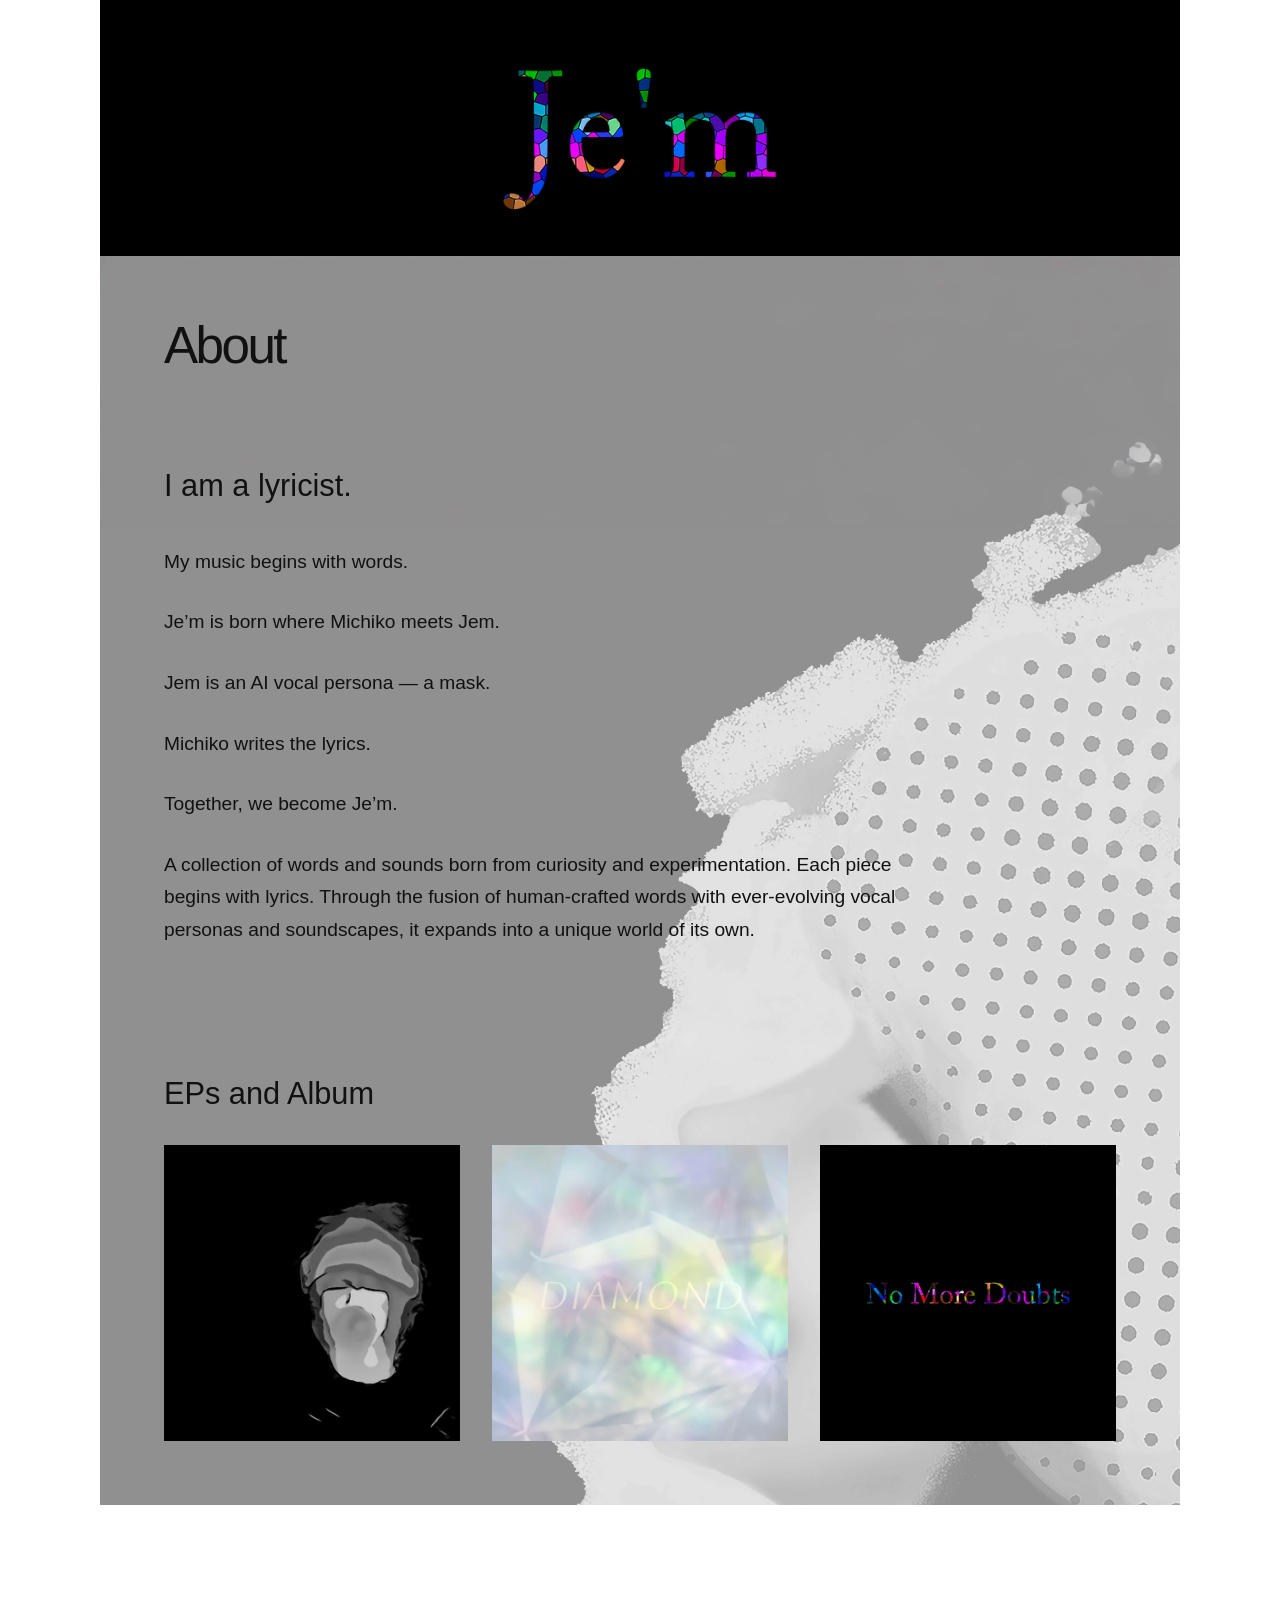
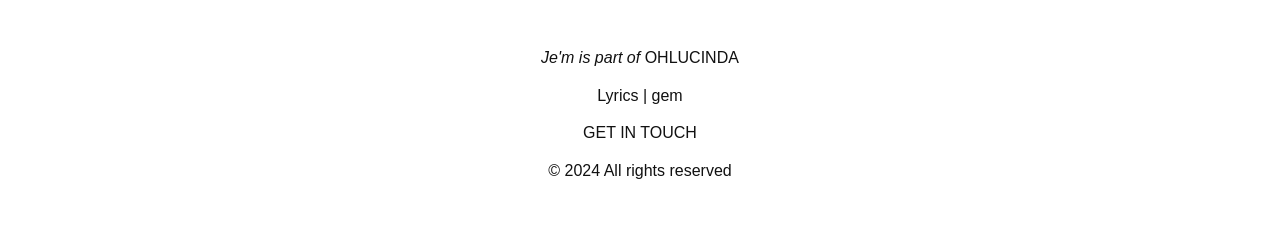
==== index.html @ b67ac8e3 "Update index.html" ====
<!DOCTYPE html>
<html lang="en">
<head>
  <meta charset="UTF-8" />
  <meta name="viewport" content="width=device-width, initial-scale=1.0" />

  <title>Je'm | OHLUCINDA</title>
  <meta name="description" content="Where human-crafted lyrics meet evolving vocal personas and soundscapes." />

  <meta property="og:title" content="Je'm | OHLUCINDA" />
  <meta property="og:description" content="Where human-crafted lyrics meet evolving vocal personas and soundscapes." />
  <meta property="og:image" content="https://medium.ohlucinda.com/jem-z-og.jpg" />
  <meta property="og:url" content="https://medium.ohlucinda.com/" />
  <meta property="og:type" content="website" />

<link rel="icon" href="images/favicon.ico" type="image/favicon.ico" />
<link rel="apple-touch-icon.png" href="images/apple-touch-icon.png" />
<link rel="stylesheet" href="style.css" />
</head>
<body>
  <!-- Page cover -->
  <header class="cover">
    <img
      class="cover-image"
      src="images/Je'mfile-1.jpg"
      alt=""
    />
  </header>

  <main class="page">
    <section class="about">
      <h1>About</h1>

      <div class="about-text">
        <h2>I am a lyricist.</h2>

        <p>My music begins with words.</p>

        <p>Je’m is born where Michiko meets Jem.</p>

        <p>Jem is an AI vocal persona — a mask.</p>

        <p>Michiko writes the lyrics.</p>

        <p>Together, we become Je’m.</p>

        <p>
          A collection of words and sounds born from curiosity and experimentation.
          Each piece begins with lyrics. Through the fusion of human-crafted words
          with ever-evolving vocal personas and soundscapes, it expands into a
          unique world of its own.
        </p>
      </div>
    </section>

    <section class="releases">
      <h2>EPs and Album</h2>

      <div class="album-grid">
        <a
          class="album-link"
          href="https://music.apple.com/jp/album/rejoicing-ep/1880337592?l=en-US"
          aria-label="Open album 1"
        >
          <img
            src="images/rejoicing.jpg"
            alt=""
          />
        </a>

        <a
          class="album-link"
          href="https://music.apple.com/jp/album/diamond-variation/1894341702?l=en-US"
          aria-label="Open album 2"
        >
          <img
            src="images/diamondvariation.jpg"
            alt=""
          />
        </a>

        <a
          class="album-link"
          href="https://music.apple.com/jp/album/no-more-doubts-ep/1894552002?l=en-US"
          aria-label="Open album 3"
        >
          <img
            src="images/nomoredoubts.jpg"
            alt=""
          />
        </a>
      </div>
    </section>
  </main>

  <footer class="site-footer">
  <p><em>Je'm is part of</em> <a href="https://ohlucinda.com/">OHLUCINDA</a></p>
  <p>
    <a href="https://lyrics.ohlucinda.com/">Lyrics</a>
    |
    <a href="https://gem.ohlucinda.com/">gem</a>
  </p>
  <p>
    <a href="mailto:jemmusicja@duck.com">GET IN TOUCH</a>
  </p>
  <p>© 2024 All rights reserved</p>
</footer>
  
</body>
</html>
---- style.css ----
:root {
  /* ページ本文の背景画像 */
  --body-background-image: url("images/jemmedium-s.jpg");

  --page-background: #ffffff;
  --text-color: #111111;
  --muted-color: #666666;

  --page-width: 1080px;
  --content-width: 760px;

  --page-padding: clamp(24px, 5vw, 72px);
  --section-gap: clamp(64px, 10vw, 128px);
}

/* Base */
* {
  box-sizing: border-box;
}

html {
  font-size: 16px;
}

body {
  margin: 0;
  color: var(--text-color);
  background-color: var(--page-background);
  font-family: Arial, Helvetica, sans-serif;
  line-height: 1.7;
}

/* Cover image */
.cover {
  width: min(100%, var(--page-width));
  margin: 0 auto;
  height: clamp(160px, 20vw, 260px);
  overflow: hidden;
  background: #eeeeee;
}

.cover-image {
  display: block;
  width: 100%;
  height: 100%;
  object-fit: cover;
}

/* Main page area */
.page {
  width: min(100%, var(--page-width));
  margin: 0 auto;
  padding: var(--page-padding);
}

/* Body area with optional independent background image */
.page {
  position: relative;
  isolation: isolate;
}

.page::before {
  content: "";
  position: absolute;
  z-index: -1;
  inset: 0;
  background-image: var(--body-background-image);
  background-position: center top;
  background-size: 100% auto;
  background-repeat: no-repeat;
  pointer-events: none;
}

/* About */
.about {
  min-height: 420px;
}

.about h1 {
  margin: 0 0 clamp(48px, 8vw, 96px);
  font-size: clamp(1.8rem, 4vw, 3.5rem);
  font-weight: 400;
  line-height: 1;
  letter-spacing: -0.05em;
}

.about-text {
  width: min(100%, var(--content-width));
}

.about-text h2 {
  margin: 0 0 2.5rem;
  font-size: clamp(1.4rem, 2.4vw, 2rem);
  font-weight: 400;
  line-height: 1.25;
}

.about-text p {
  margin: 0 0 1.75rem;
  font-size: clamp(1rem, 1.5vw, 1.25rem);
}

.about-text p:last-child {
  margin-bottom: 0;
}

/* Releases */
.releases {
  margin-top: var(--section-gap);
}

.releases h2 {
  margin: 0 0 2rem;
  font-size: clamp(1.4rem, 2.4vw, 2rem);
  font-weight: 400;
  line-height: 1.25;
}

/* Album covers */
.album-grid {
  display: grid;
  grid-template-columns: repeat(3, minmax(0, 1fr));
  gap: clamp(12px, 2.5vw, 32px);
}

.album-link {
  display: block;
  overflow: hidden;
  color: inherit;
  text-decoration: none;
}

.album-link img {
  display: block;
  width: 100%;
  aspect-ratio: 1 / 1;
  object-fit: cover;
  transition: opacity 180ms ease;
}

.album-link:hover img,
.album-link:focus-visible img {
  opacity: 0.75;
}

.album-link:focus-visible {
  outline: 2px solid currentColor;
  outline-offset: 6px;
}

/* Responsive layout */
@media (max-width: 640px) {
  
  :root {
    --body-background-image: url("images/jemmedium-p.jpg");
  }
  
  .cover {
    height: 180px;
  }

  .releases {
   position: relative;
   z-index: 1;
   background: #ffffff;
   margin-left: -20px;
   margin-right: -20px;
   padding: 32px 20px 0;
 }
  
  .page {
    padding: 32px 20px 56px;
  }

  .about h1 {
    margin-bottom: 56px;
  }

  .about-text p {
    margin-bottom: 1.4rem;
  }

  .album-grid {
    grid-template-columns: 1fr;
    gap: 20px;
  }

  .album-link img {
    aspect-ratio: 1 / 1;
  }
  
 }

/* Footer */
.site-footer {
  width: min(100%, var(--page-width));
  margin: clamp(80px, 12vw, 140px) auto 0;
  padding: 0 var(--page-padding) 48px;
  font-family: Arial, Helvetica, sans-serif;
  font-size: 1rem;
  line-height: 1.6;
  text-align: center;
}

.site-footer p {
  margin: 0 0 0.75rem;
}

.site-footer p:last-child {
  margin-bottom: 0;
}

.site-footer a {
  color: inherit;
  text-decoration: none;
}

.site-footer a:hover,
.site-footer a:focus-visible {
  text-decoration: underline;
}

@media (max-width: 640px) {
  .site-footer {
    margin-top: -20px;
  }
}
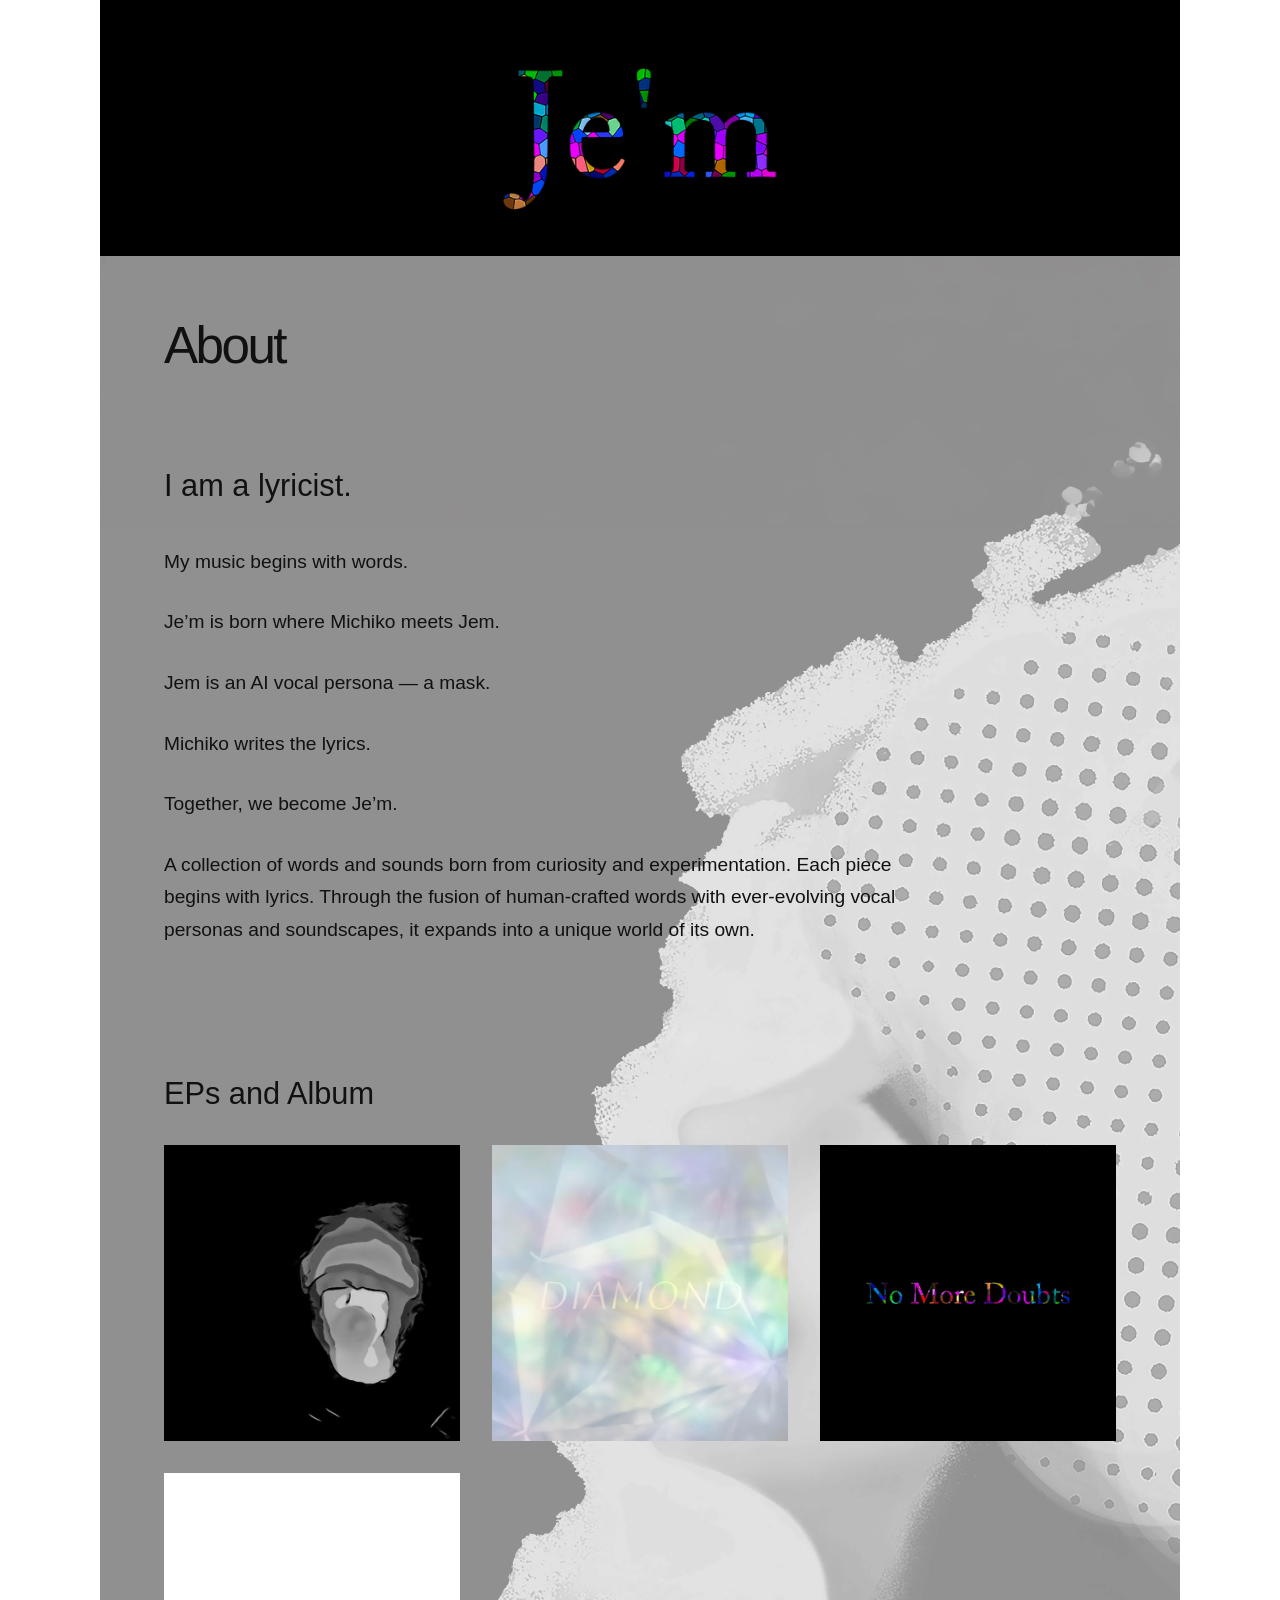
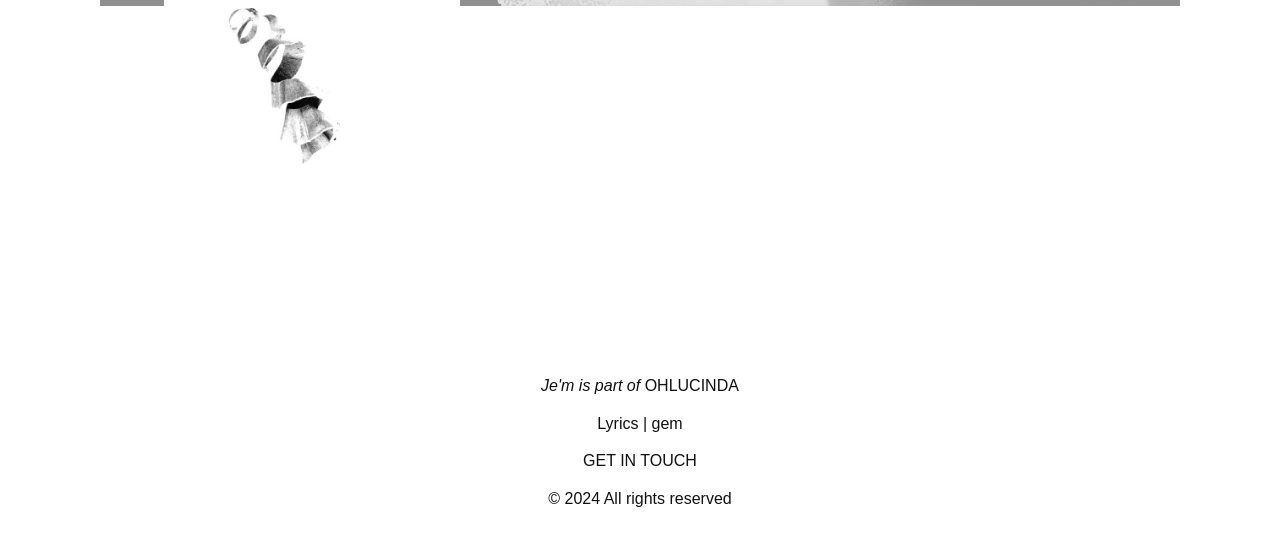
==== commit 5f26eb55: "Update index.html" ====
--- a/index.html
+++ b/index.html
@@ -13,11 +13,13 @@
   <meta property="og:url" content="https://medium.ohlucinda.com/" />
   <meta property="og:type" content="website" />
 
-<link rel="icon" href="images/favicon.ico" type="image/favicon.ico" />
-<link rel="apple-touch-icon.png" href="images/apple-touch-icon.png" />
-<link rel="stylesheet" href="style.css" />
+  <link rel="icon" href="images/favicon.ico" type="image/favicon.ico" />
+  <link rel="apple-touch-icon.png" href="images/apple-touch-icon.png" />
+  <link rel="stylesheet" href="style.css" />
 </head>
+
 <body>
+
   <!-- Page cover -->
   <header class="cover">
     <img
@@ -28,6 +30,7 @@
   </header>
 
   <main class="page">
+
     <section class="about">
       <h1>About</h1>
 
@@ -89,22 +92,37 @@
             alt=""
           />
         </a>
+
+        <a
+          class="album-link"
+          href="https://music.apple.com/jp/album/a-draft-ep/6773225641?l=en-US"
+          aria-label="Open A Draft - EP"
+        >
+          <img
+            src="images/adraft.jpg"
+            alt=""
+          />
+        </a>
       </div>
     </section>
+
   </main>
 
   <footer class="site-footer">
-  <p><em>Je'm is part of</em> <a href="https://ohlucinda.com/">OHLUCINDA</a></p>
-  <p>
-    <a href="https://lyrics.ohlucinda.com/">Lyrics</a>
-    |
-    <a href="https://gem.ohlucinda.com/">gem</a>
-  </p>
-  <p>
-    <a href="mailto:jemmusicja@duck.com">GET IN TOUCH</a>
-  </p>
-  <p>© 2024 All rights reserved</p>
-</footer>
-  
+    <p><em>Je'm is part of</em> <a href="https://ohlucinda.com/">OHLUCINDA</a></p>
+
+    <p>
+      <a href="https://lyrics.ohlucinda.com/">Lyrics</a>
+      |
+      <a href="https://gem.ohlucinda.com/">gem</a>
+    </p>
+
+    <p>
+      <a href="mailto:jemmusicja@duck.com">GET IN TOUCH</a>
+    </p>
+
+    <p>© 2024 All rights reserved</p>
+  </footer>
+
 </body>
 </html>
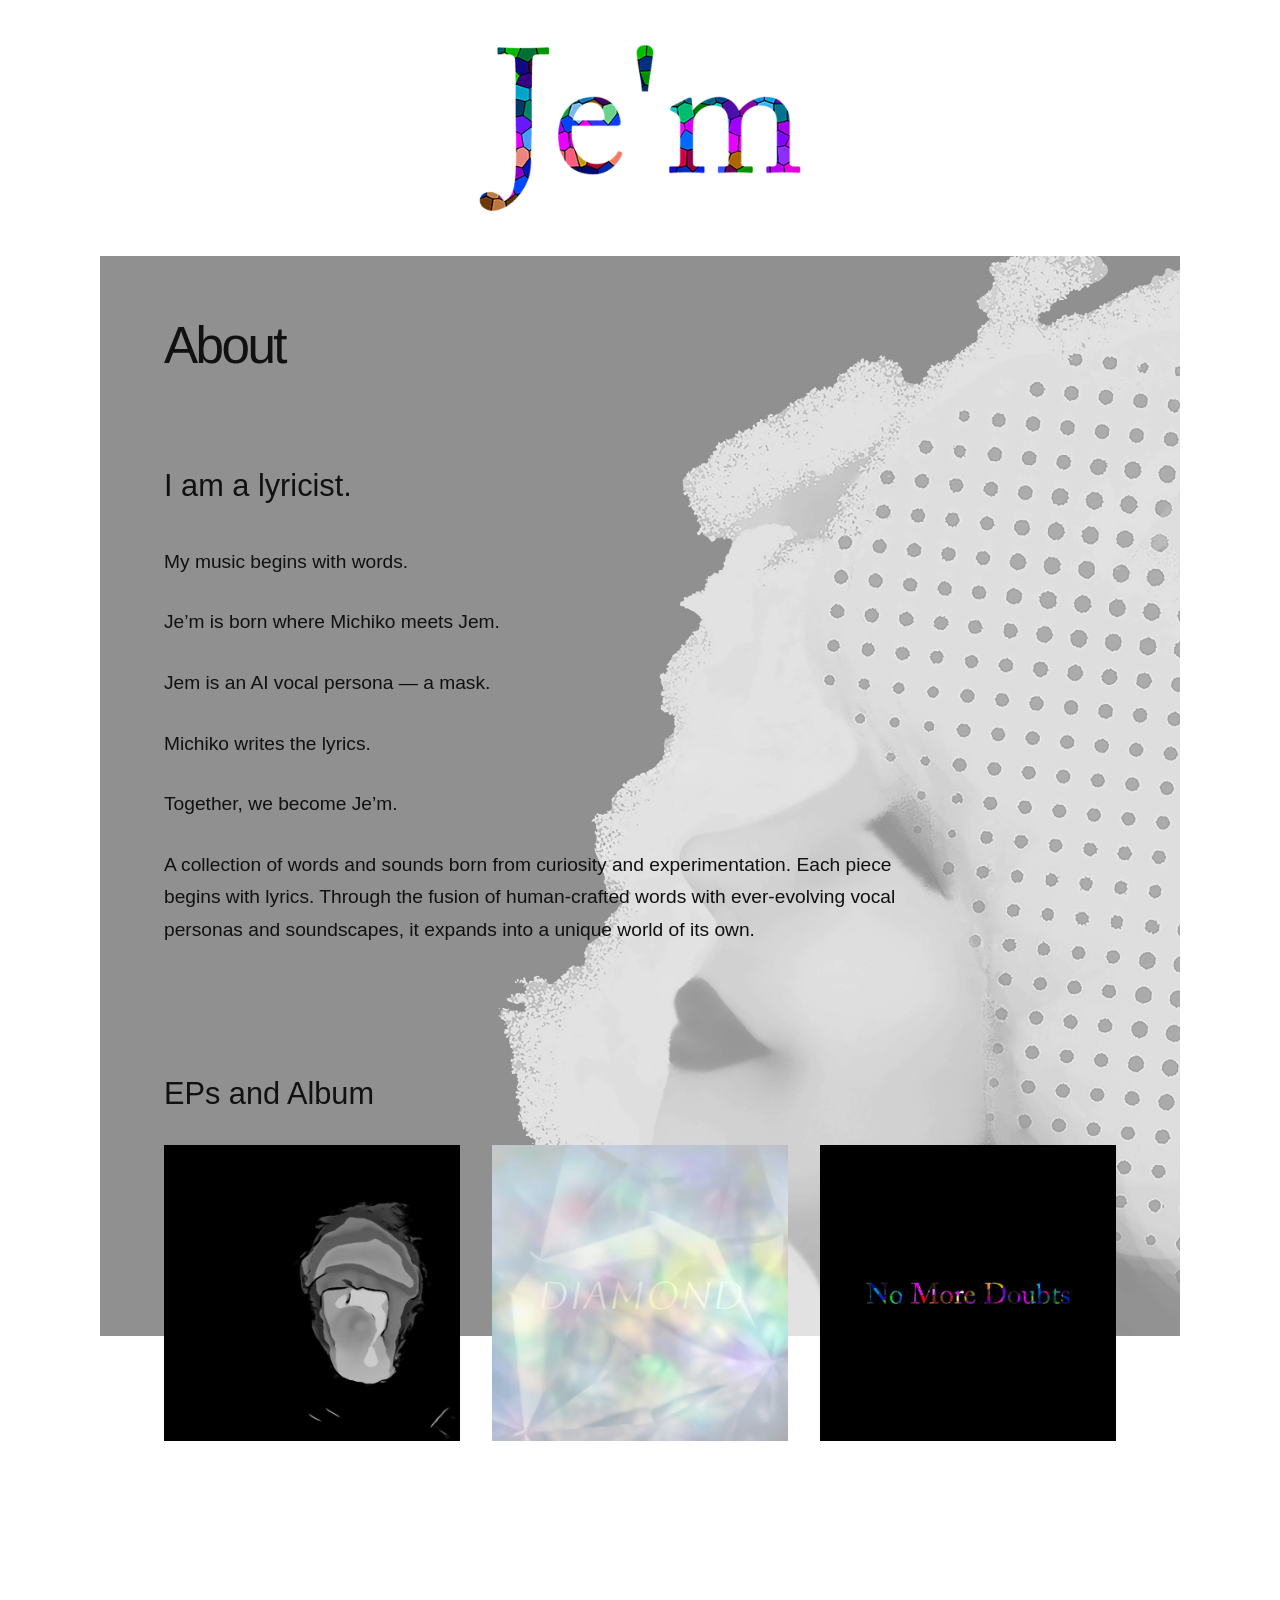
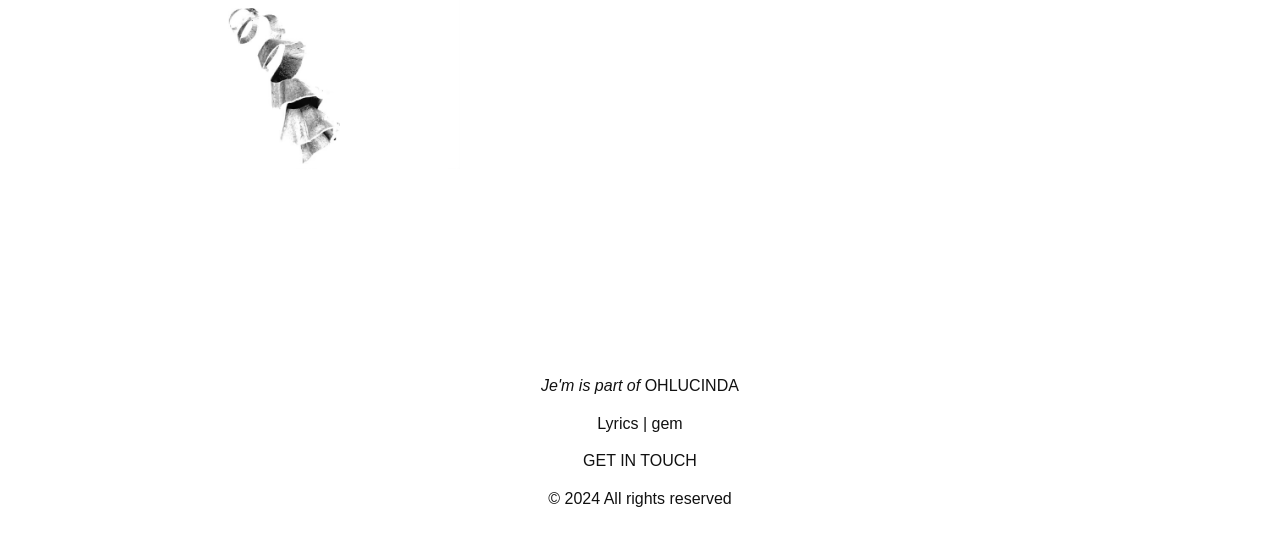
==== commit 736d1842: "Update index.html" ====
--- a/index.html
+++ b/index.html
@@ -24,7 +24,7 @@
   <header class="cover">
     <img
       class="cover-image"
-      src="images/Je'mfile-1.jpg"
+      src="images/Je'mfile-2.jpg"
       alt=""
     />
   </header>
--- a/style.css
+++ b/style.css
@@ -1,6 +1,6 @@
 :root {
   /* ページ本文の背景画像 */
-  --body-background-image: url("images/jemmedium-s.jpg");
+  --body-background-image: url("images/jemmedium-sq.jpg");
 
   --page-background: #ffffff;
   --text-color: #111111;
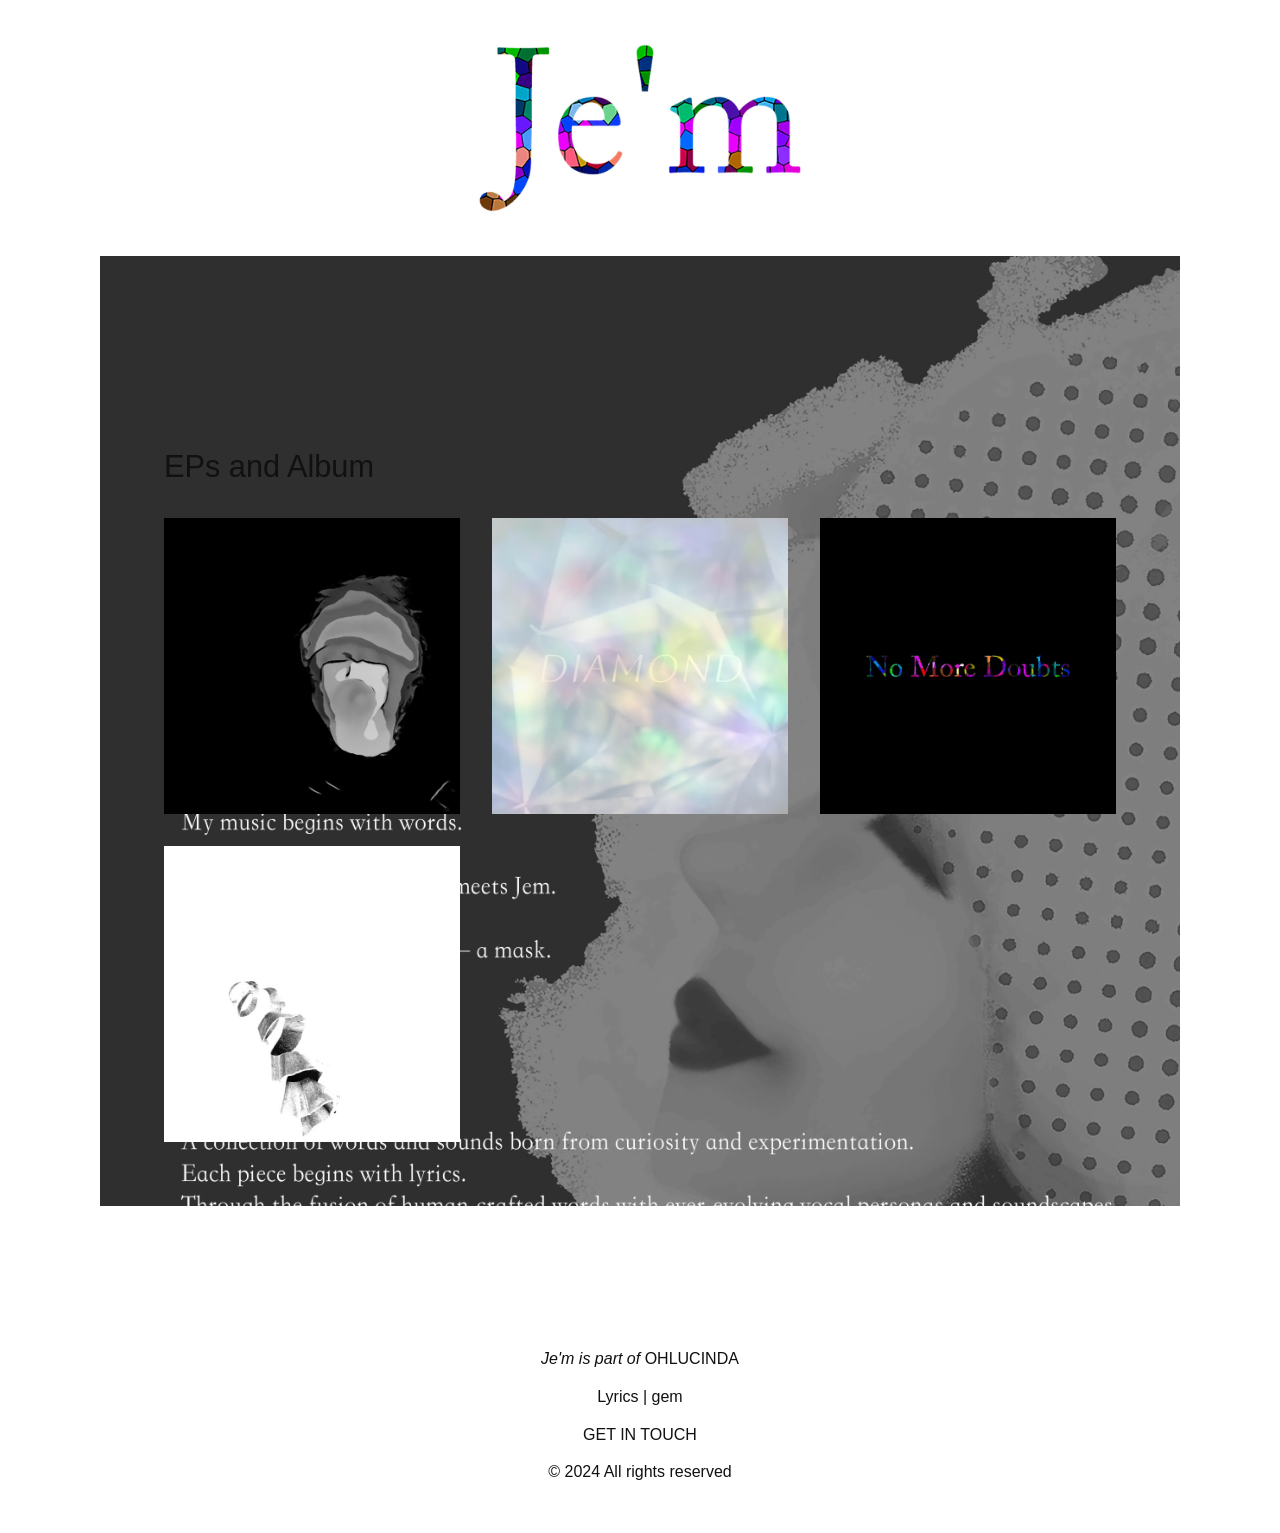
==== commit b86afdaf: "Update index.html" ====
--- a/index.html
+++ b/index.html
@@ -30,31 +30,6 @@
   </header>
 
   <main class="page">
-
-    <section class="about">
-      <h1>About</h1>
-
-      <div class="about-text">
-        <h2>I am a lyricist.</h2>
-
-        <p>My music begins with words.</p>
-
-        <p>Je’m is born where Michiko meets Jem.</p>
-
-        <p>Jem is an AI vocal persona — a mask.</p>
-
-        <p>Michiko writes the lyrics.</p>
-
-        <p>Together, we become Je’m.</p>
-
-        <p>
-          A collection of words and sounds born from curiosity and experimentation.
-          Each piece begins with lyrics. Through the fusion of human-crafted words
-          with ever-evolving vocal personas and soundscapes, it expands into a
-          unique world of its own.
-        </p>
-      </div>
-    </section>
 
     <section class="releases">
       <h2>EPs and Album</h2>
--- a/style.css
+++ b/style.css
@@ -1,6 +1,6 @@
 :root {
   /* ページ本文の背景画像 */
-  --body-background-image: url("images/jemmedium-sq.jpg");
+  --body-background-image: url("images/jemmedium-sq1.jpg");
 
   --page-background: #ffffff;
   --text-color: #111111;
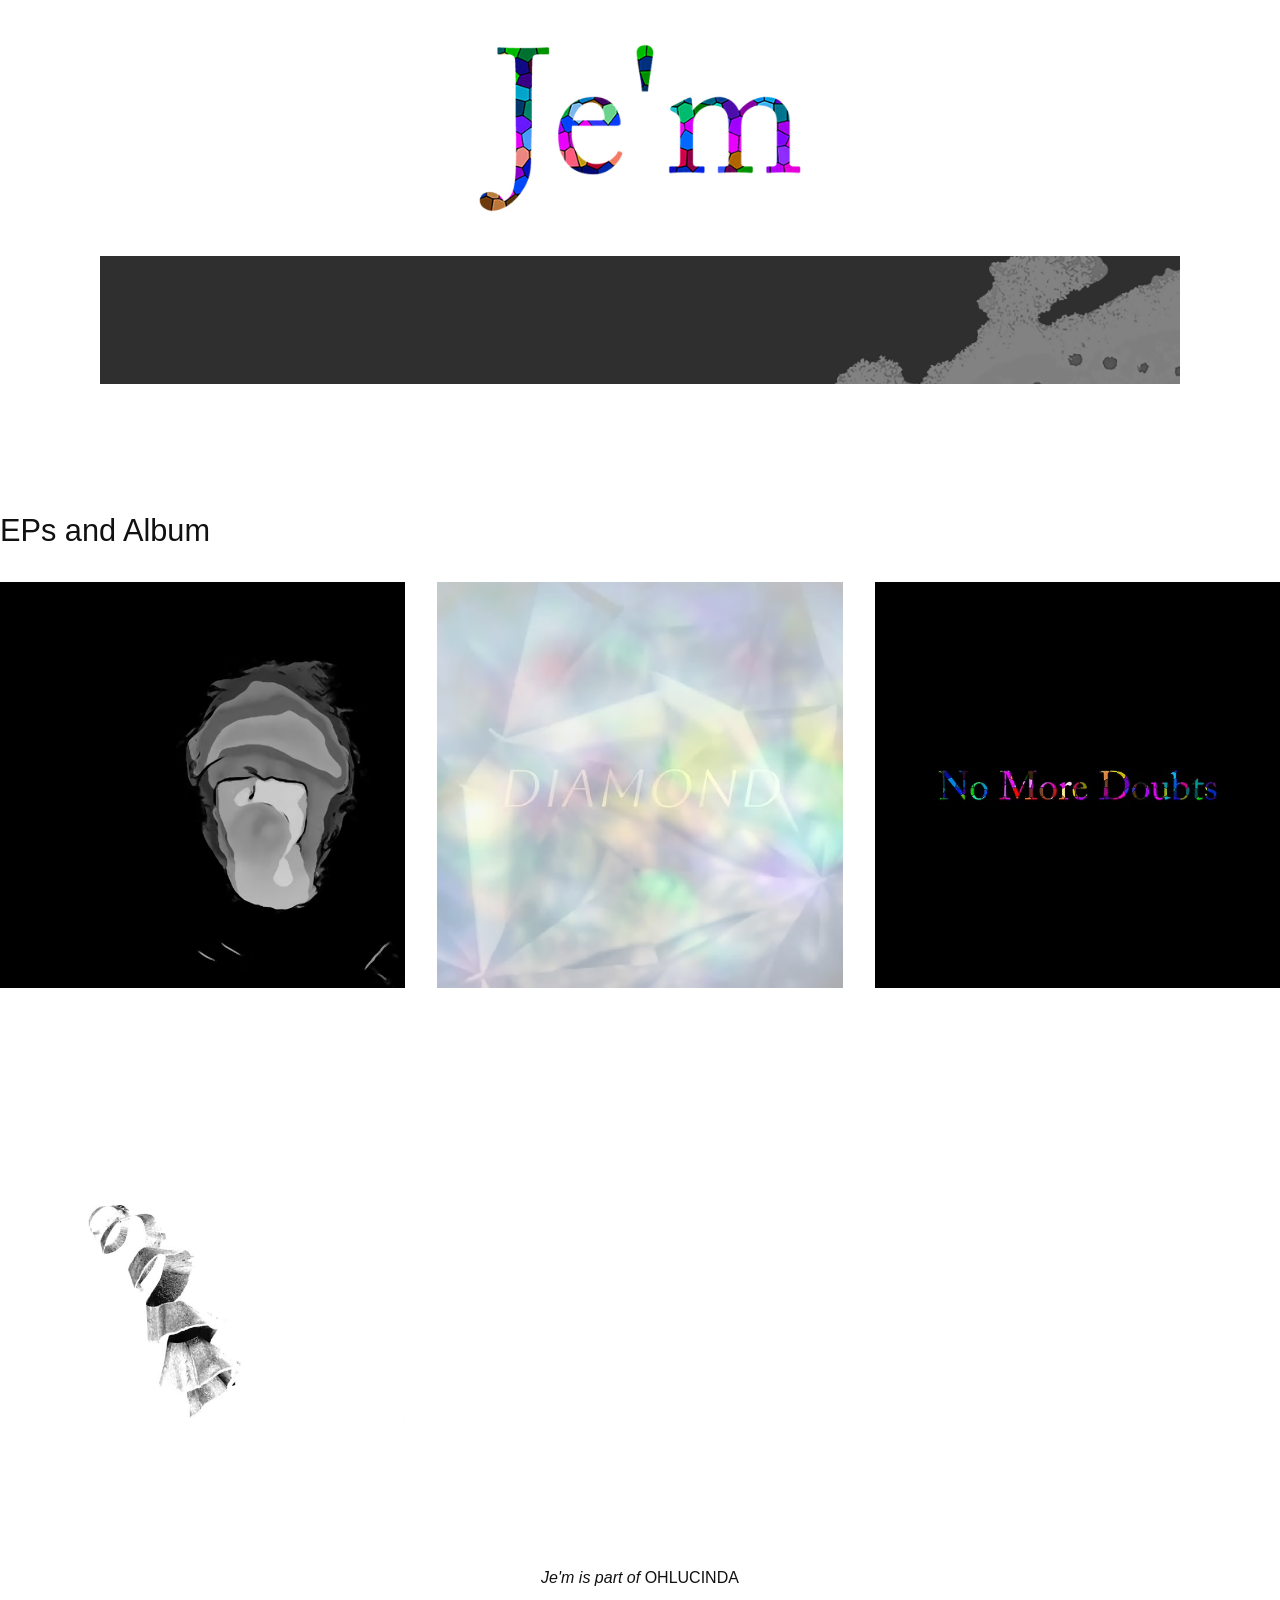
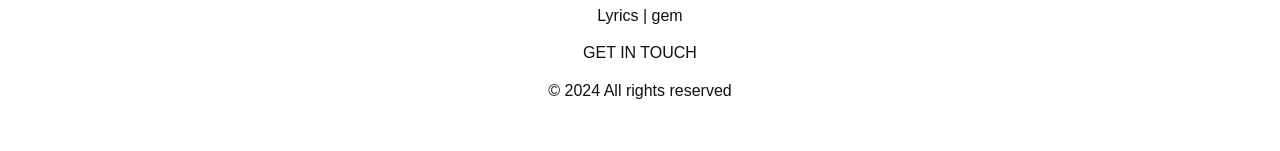
==== commit a8c20788: "Update index.html" ====
--- a/index.html
+++ b/index.html
@@ -31,7 +31,9 @@
 
   <main class="page">
 
-    <section class="releases">
+  </main>
+
+   <section class="releases">
       <h2>EPs and Album</h2>
 
       <div class="album-grid">
@@ -81,8 +83,6 @@
       </div>
     </section>
 
-  </main>
-
   <footer class="site-footer">
     <p><em>Je'm is part of</em> <a href="https://ohlucinda.com/">OHLUCINDA</a></p>
 
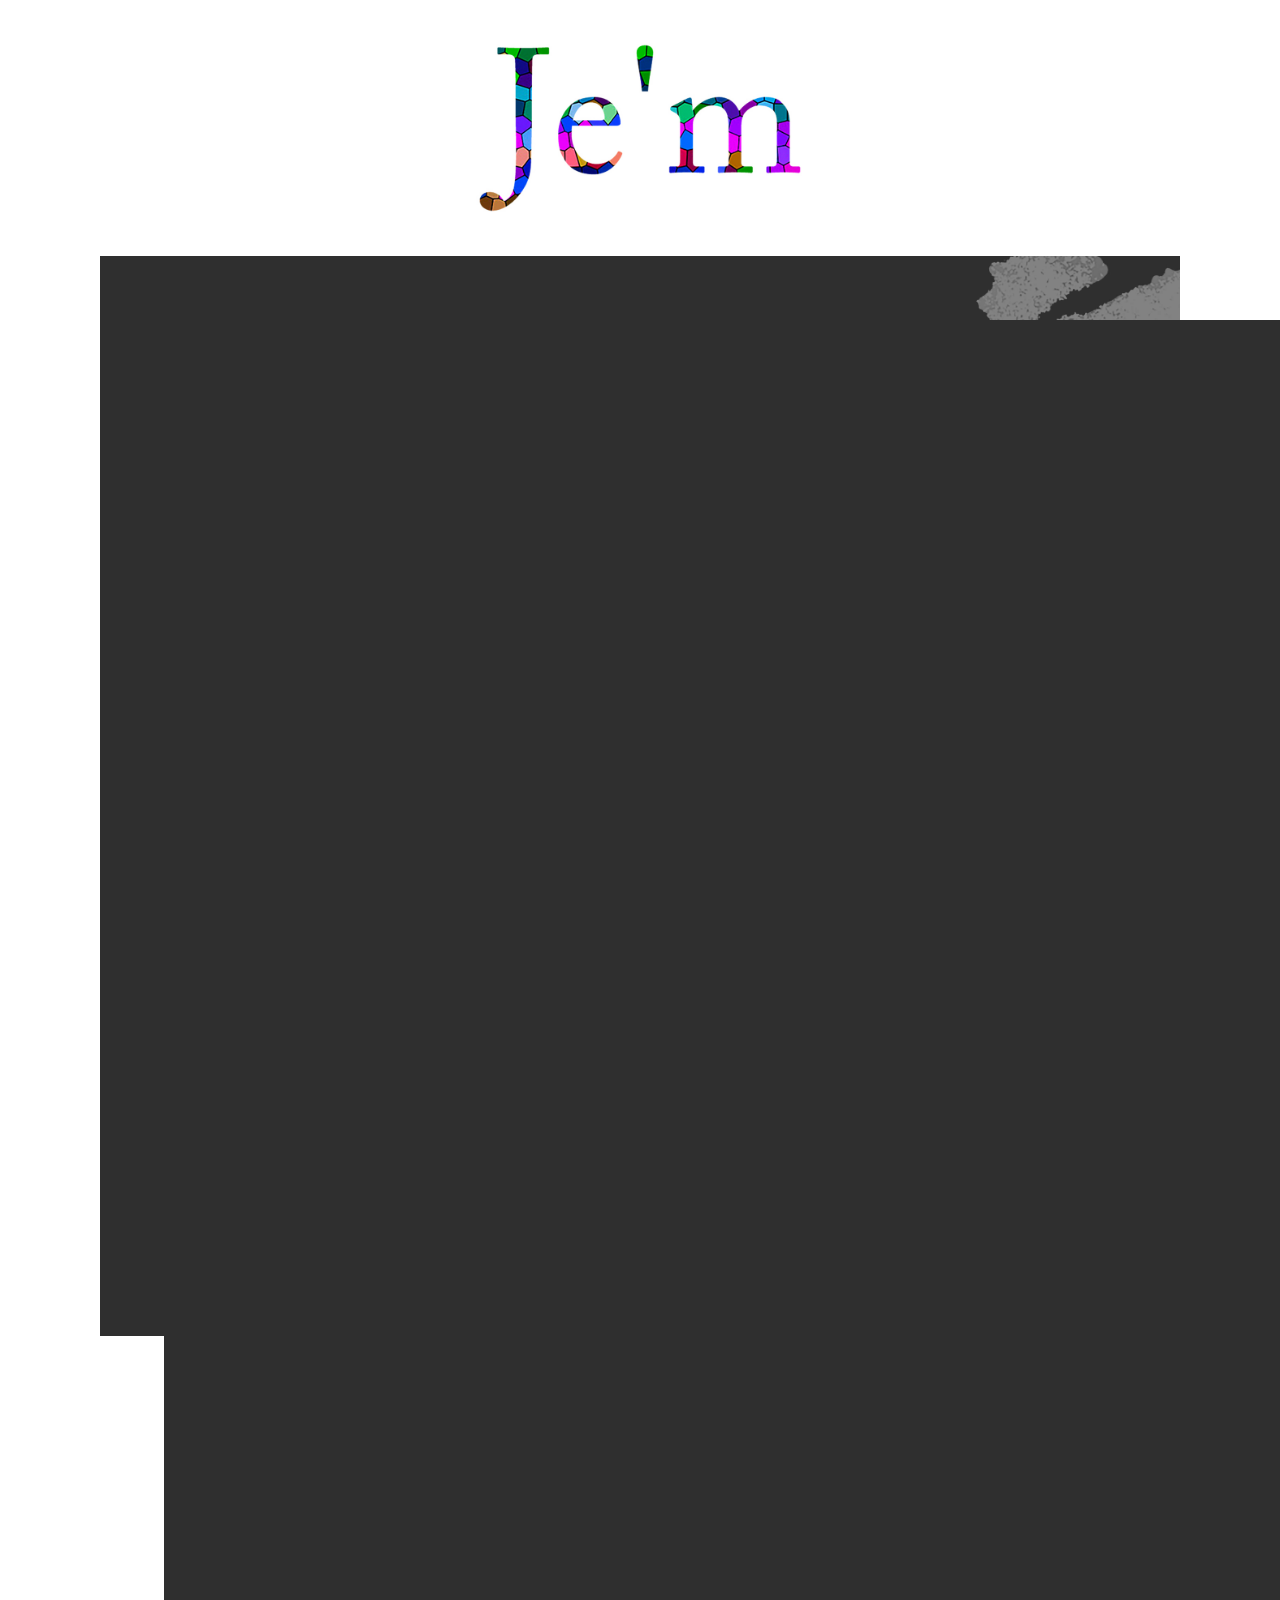
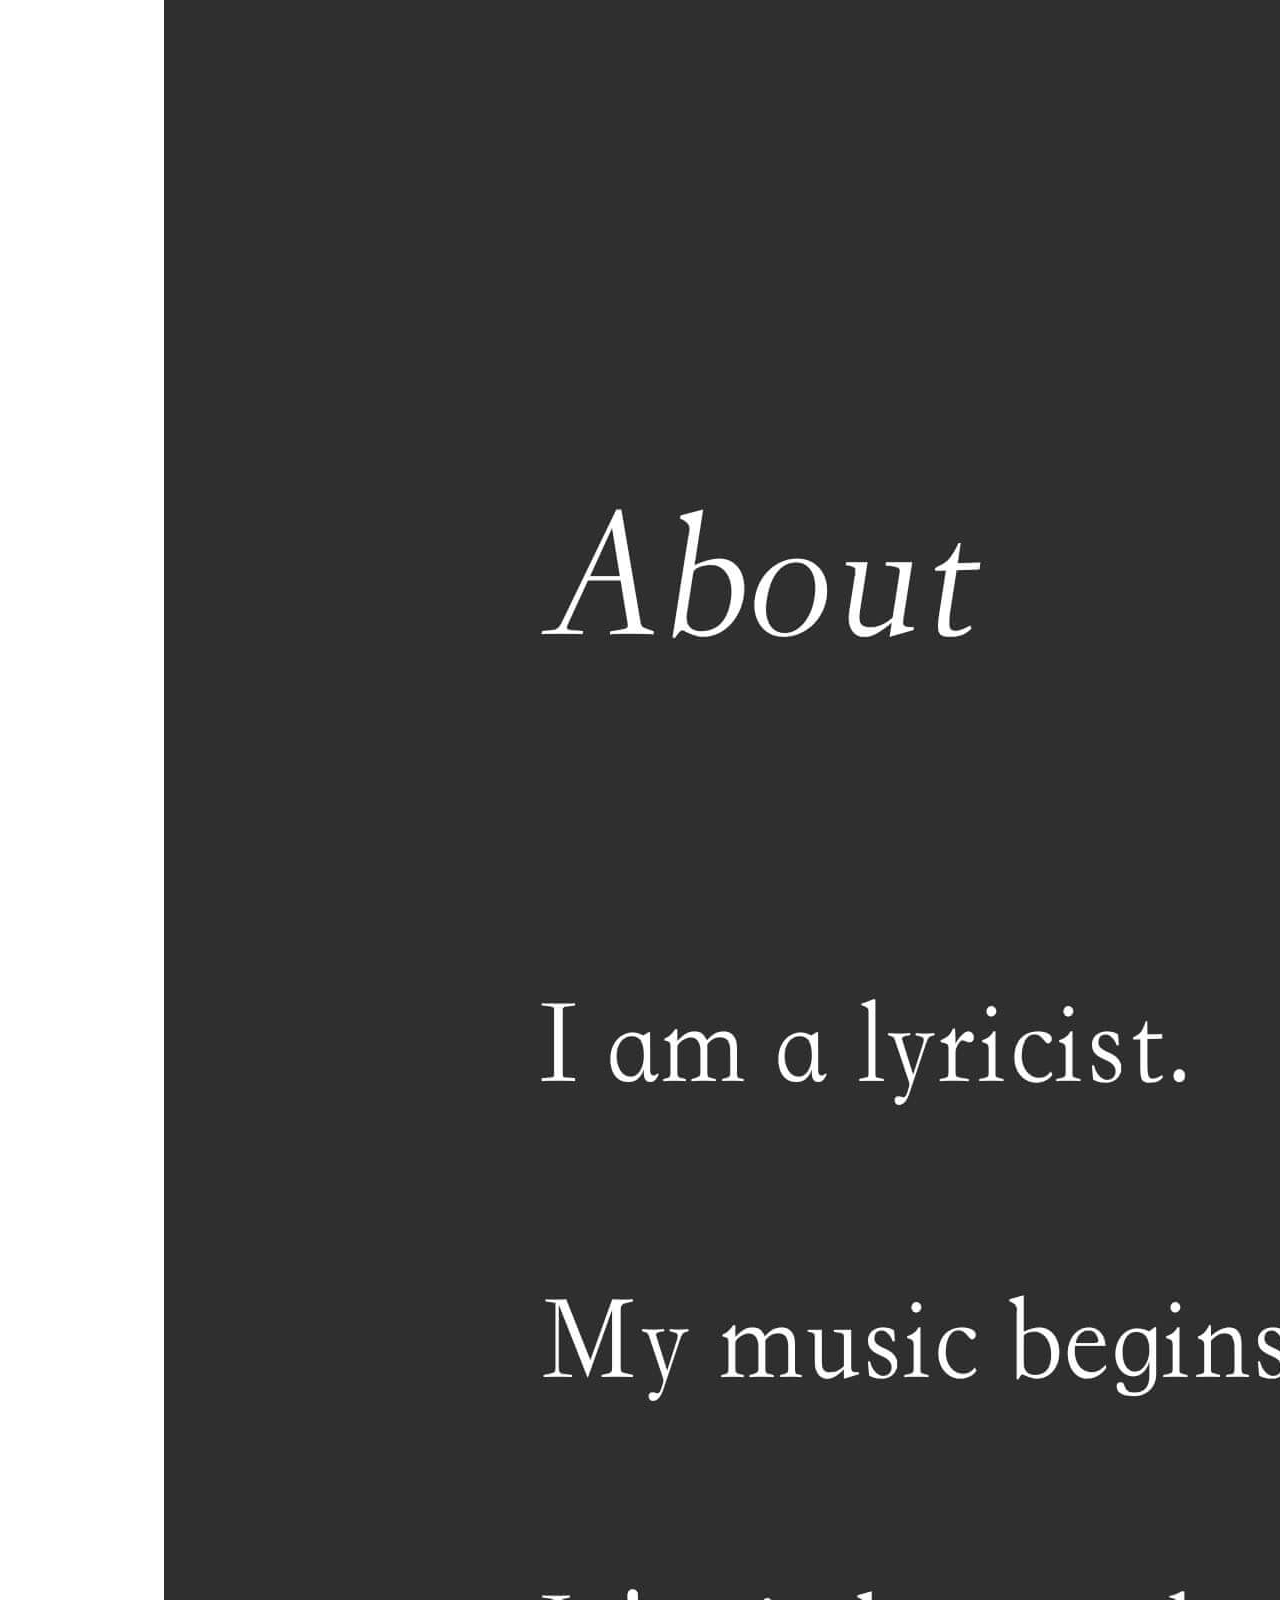
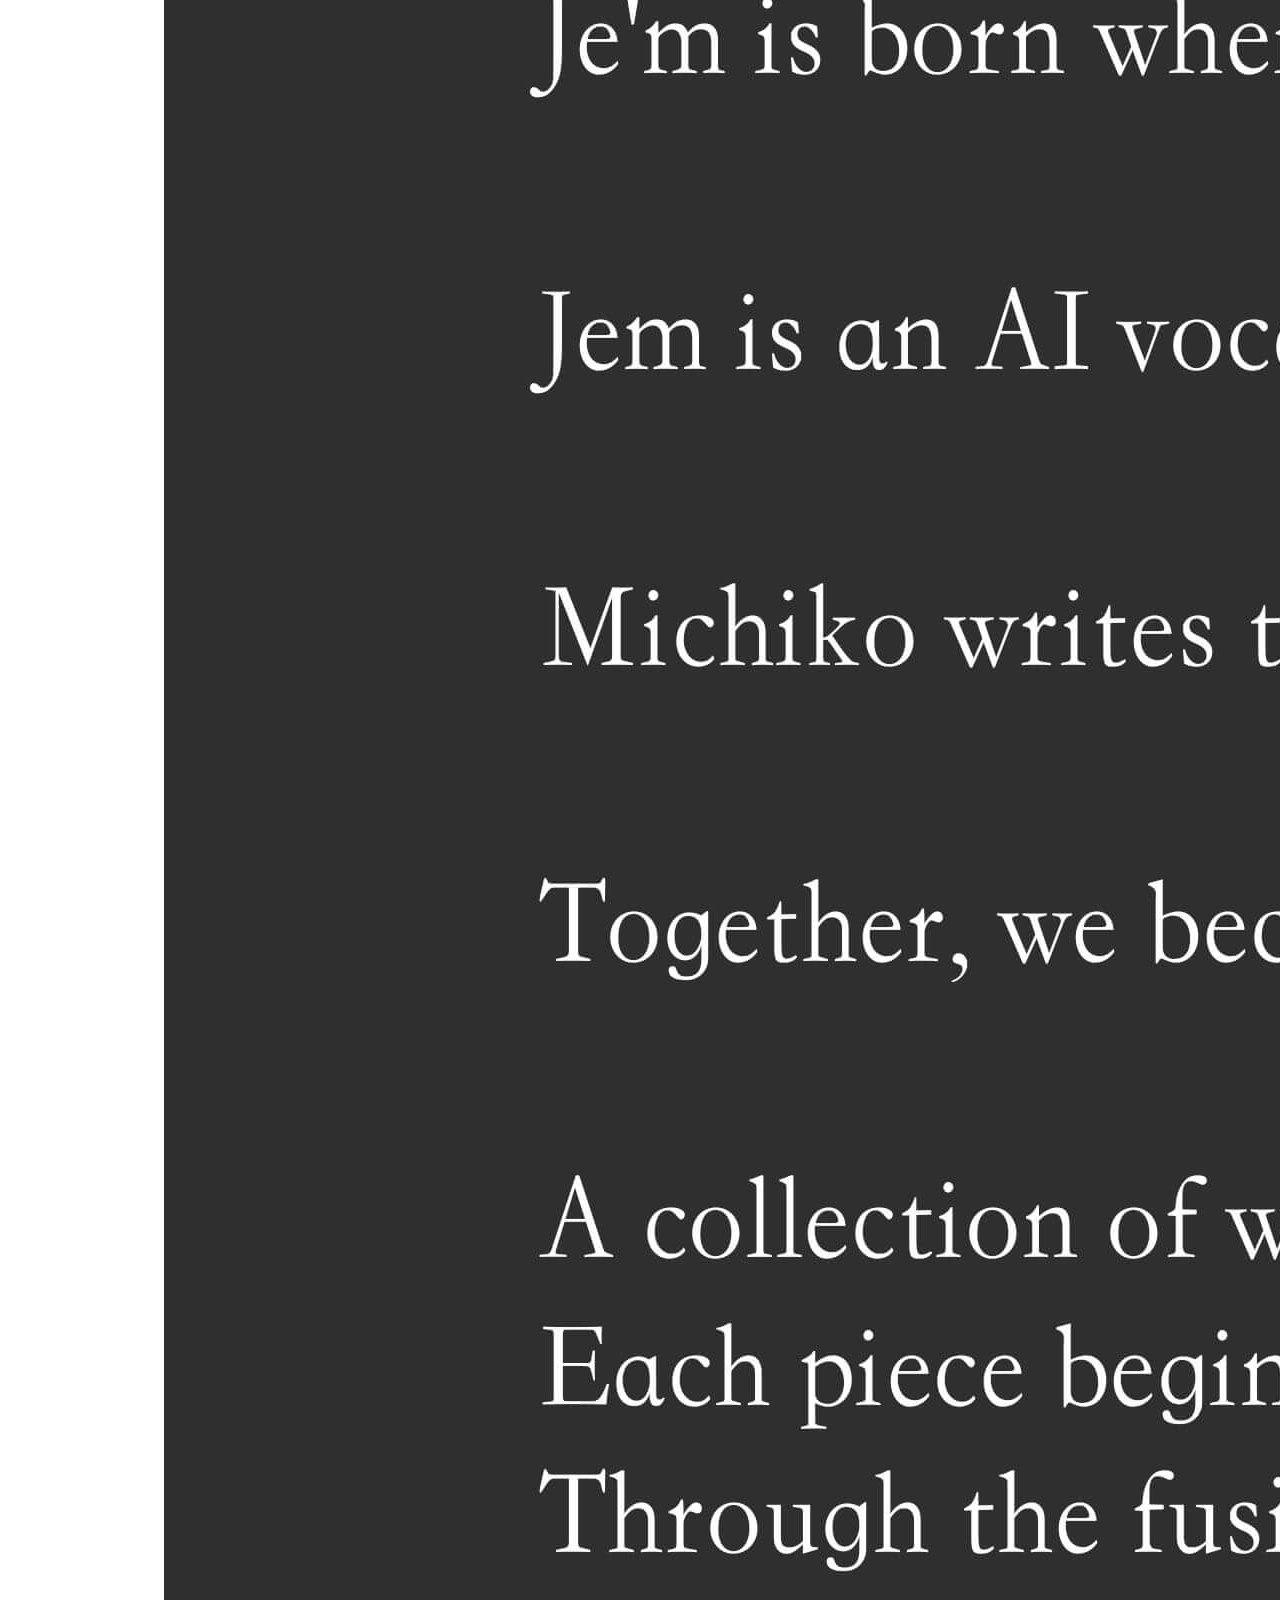
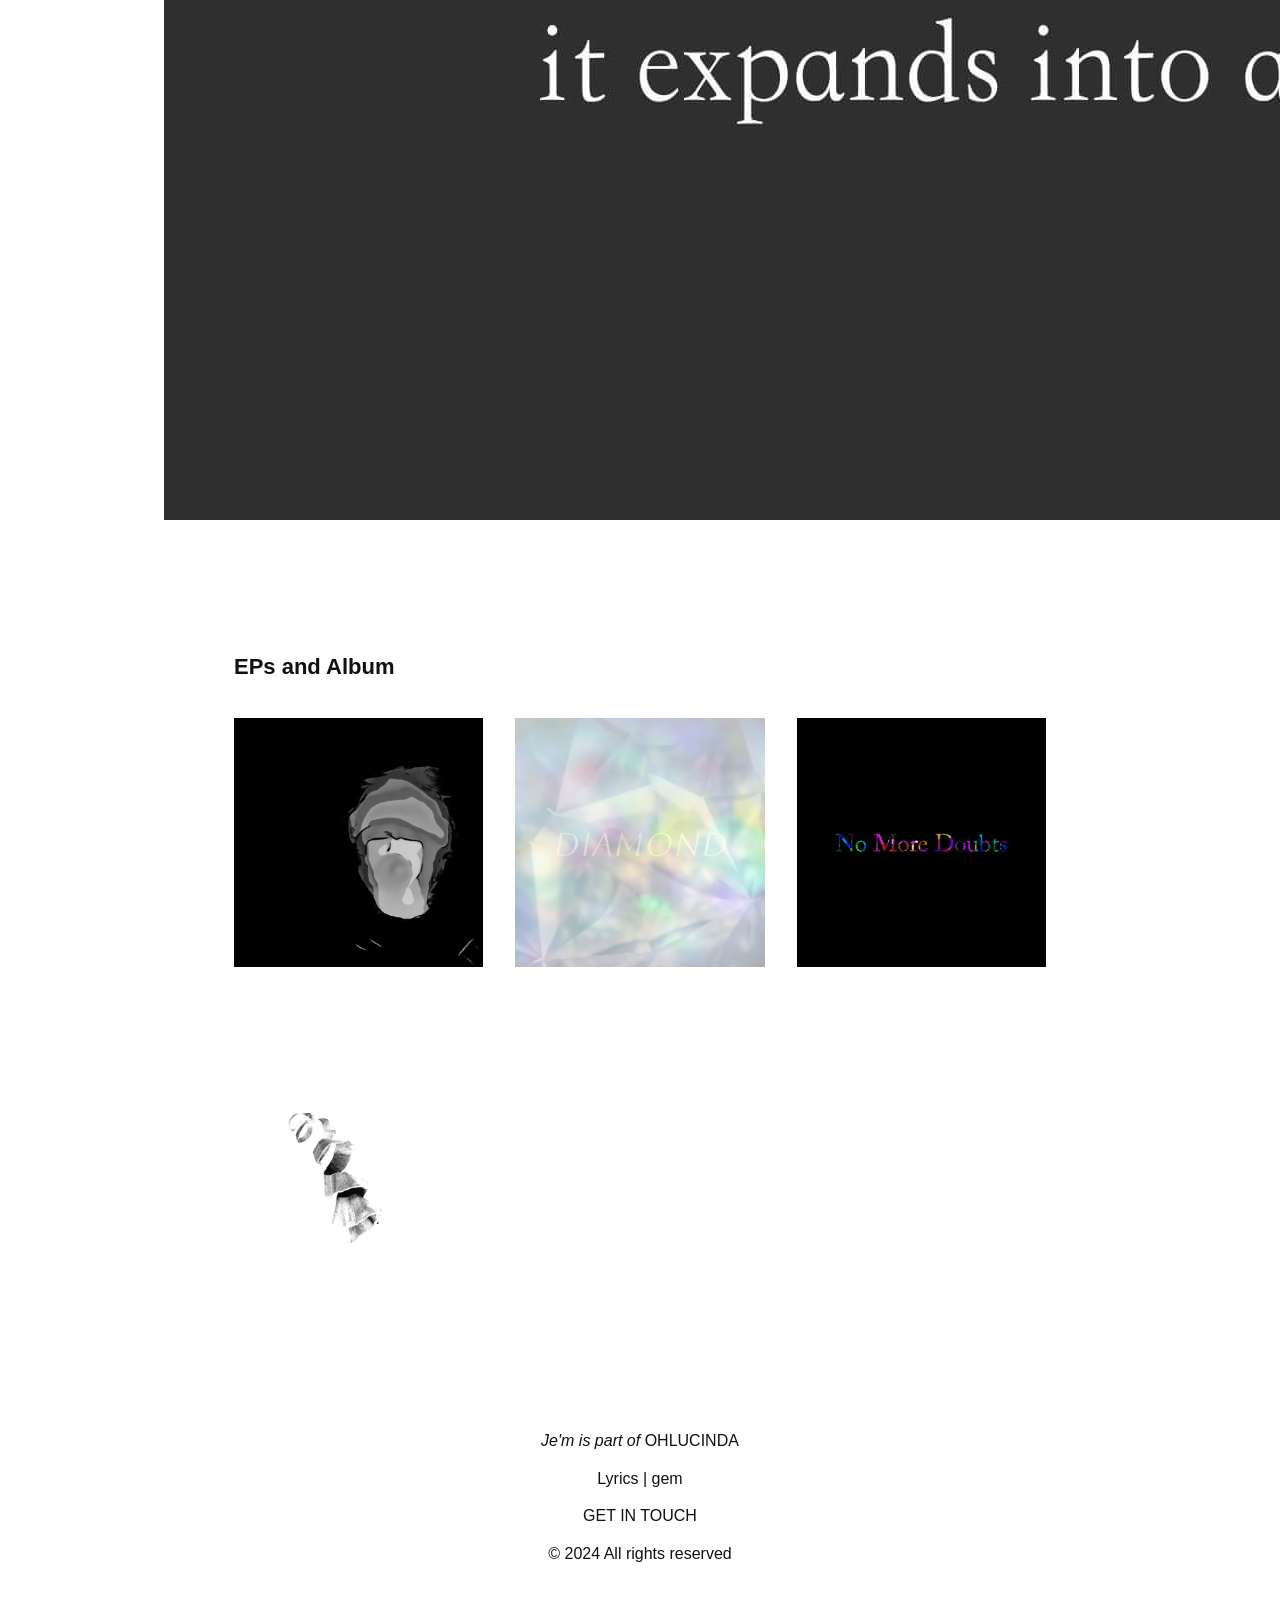
==== commit 6142a10b: "Update index.html" ====
--- a/index.html
+++ b/index.html
@@ -31,7 +31,13 @@
 
   <main class="page">
 
-  </main>
+  <img
+    class="body-image"
+    src="images/jemmedium-sq1.jpg"
+    alt=""
+  />
+
+ </main>
 
    <section class="releases">
       <h2>EPs and Album</h2>
--- a/style.css
+++ b/style.css
@@ -106,14 +106,15 @@
 
 /* Releases */
 .releases {
-  margin-top: var(--section-gap);
-}
-
-.releases h2 {
-  margin: 0 0 2rem;
-  font-size: clamp(1.4rem, 2.4vw, 2rem);
-  font-weight: 400;
-  line-height: 1.25;
+  max-width: 860px;
+  margin: 0 auto;
+  padding: 56px 24px 40px;
+}
+
+.releases > h2 {
+  margin: 0 0 32px;
+  font-size: 22px;
+  font-weight: 600;
 }
 
 /* Album covers */
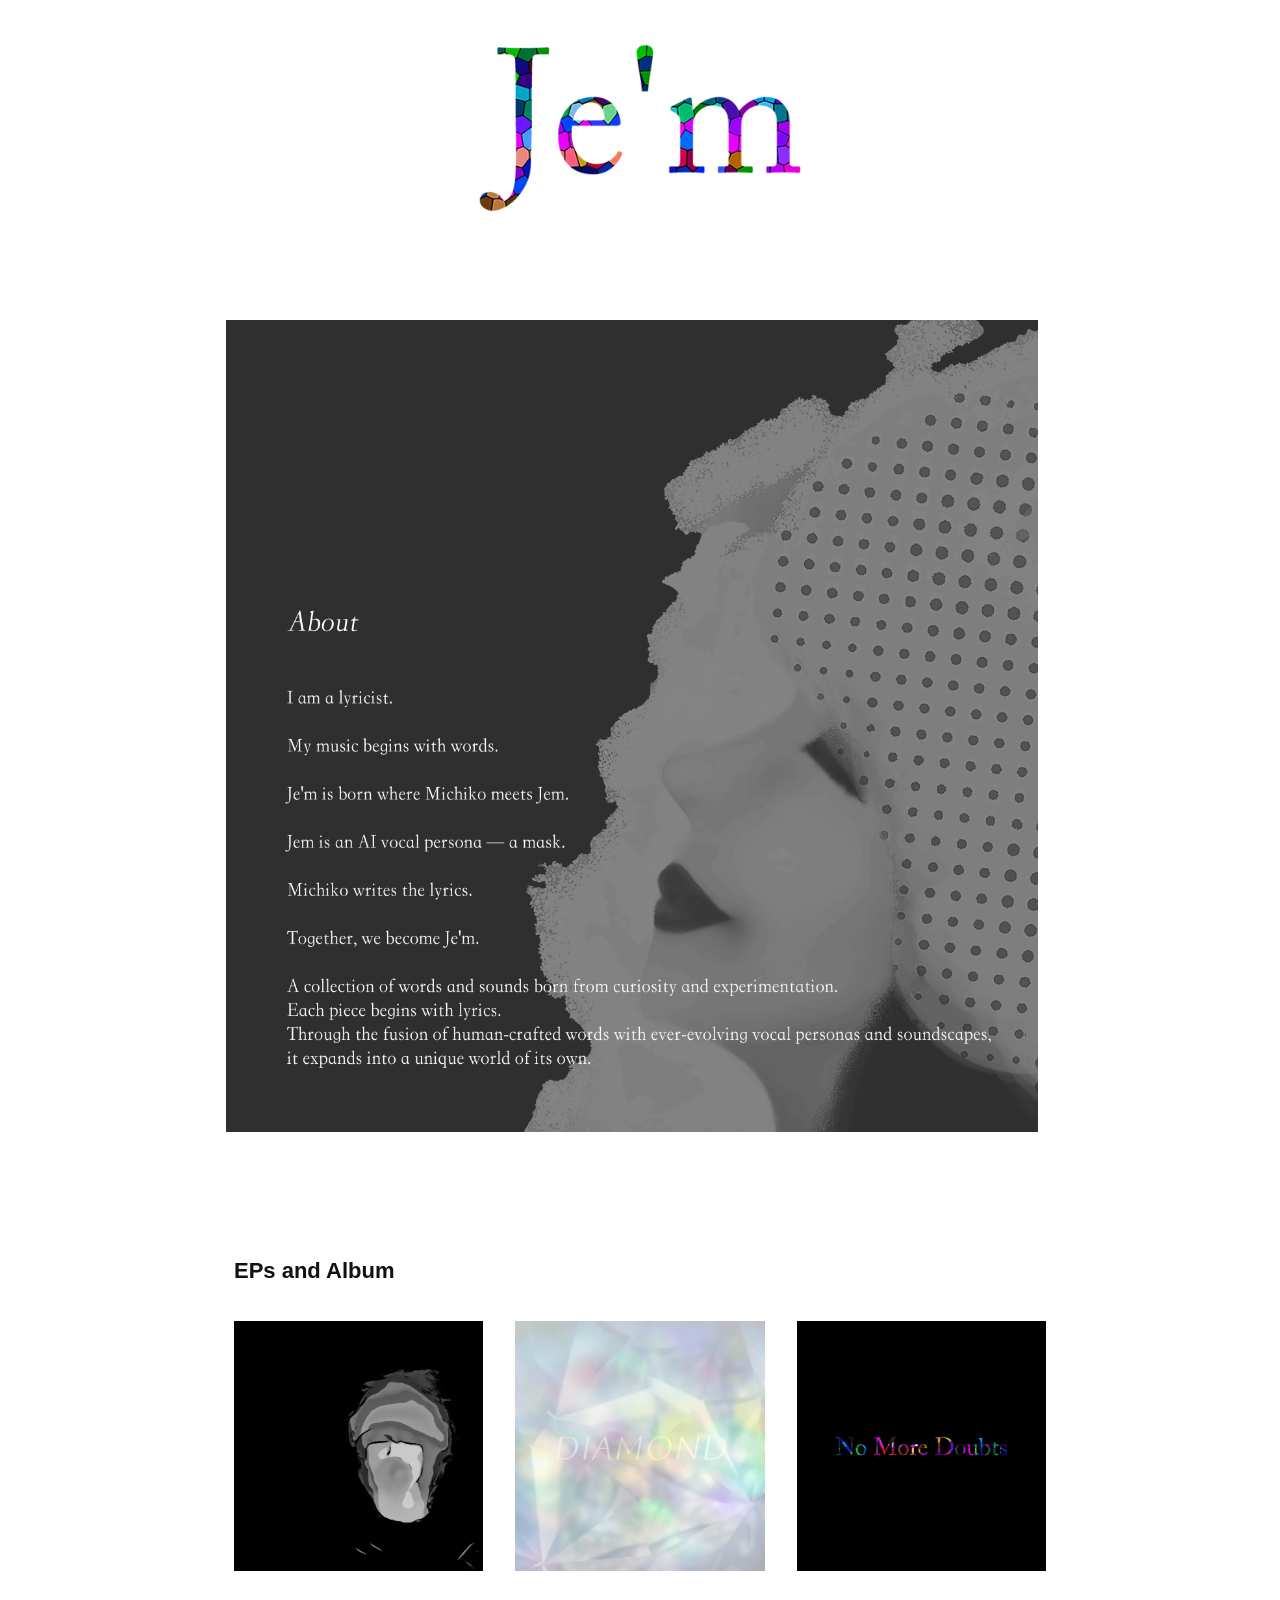
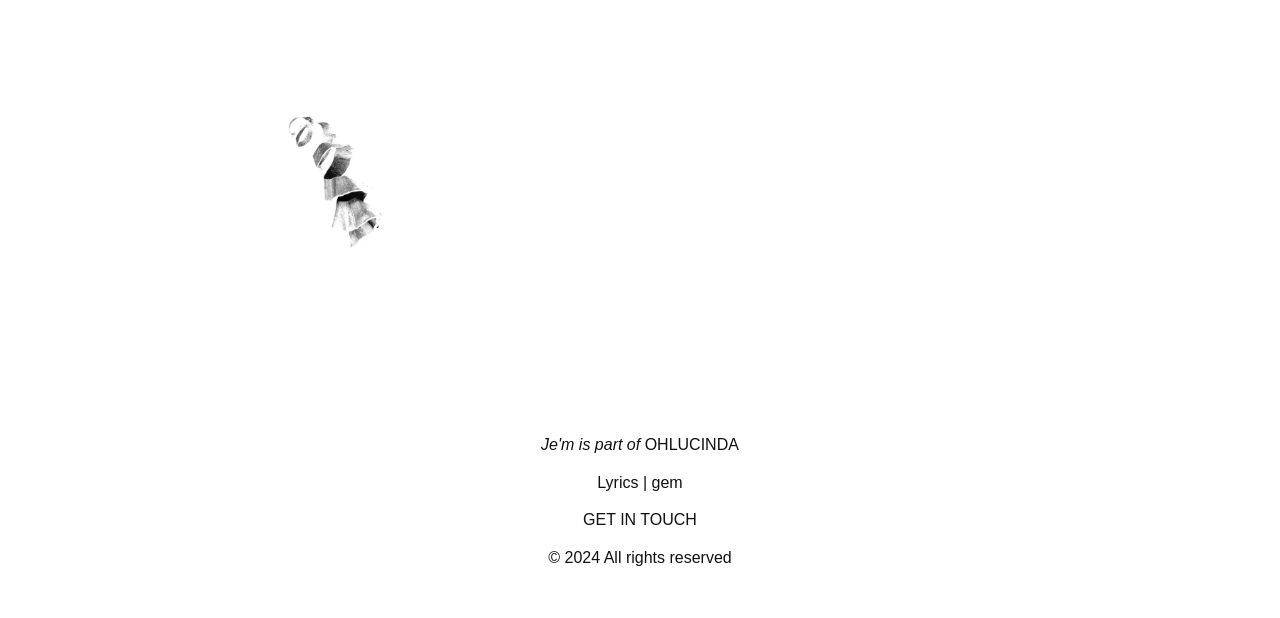
==== commit c7de18c6: "Update index.html" ====
--- a/index.html
+++ b/index.html
@@ -67,7 +67,7 @@
 
         <a
           class="album-link"
-          href="https://music.apple.com/jp/album/no-more-doubts-ep/1894552002?l=en-US"
+          href="https://music.apple.com/jp/album/no-more-doubts-ep/6801478641?l=en-US"
           aria-label="Open album 3"
         >
           <img
--- a/style.css
+++ b/style.css
@@ -1,7 +1,5 @@
 :root {
-  /* ページ本文の背景画像 */
-  --body-background-image: url("images/jemmedium-sq1.jpg");
-
+  
   --page-background: #ffffff;
   --text-color: #111111;
   --muted-color: #666666;
@@ -45,6 +43,13 @@
   height: 100%;
   object-fit: cover;
 }
+.body-image {
+  display: block;
+  width: min(100%, 812px);
+  height: auto;
+  margin-left: 62px;
+  margin-right: 0;
+}
 
 /* Main page area */
 .page {
@@ -54,21 +59,11 @@
 }
 
 /* Body area with optional independent background image */
-.page {
-  position: relative;
-  isolation: isolate;
-}
-
-.page::before {
-  content: "";
-  position: absolute;
-  z-index: -1;
-  inset: 0;
-  background-image: var(--body-background-image);
-  background-position: center top;
-  background-size: 100% auto;
-  background-repeat: no-repeat;
-  pointer-events: none;
+
+.body-image {
+  display: block;
+  width: min(100%, 812px);
+  height: auto;
 }
 
 /* About */
@@ -141,7 +136,7 @@
 
 .album-link:hover img,
 .album-link:focus-visible img {
-  opacity: 0.75;
+  opacity: 0.60;
 }
 
 .album-link:focus-visible {
@@ -157,17 +152,23 @@
   }
   
   .cover {
-    height: 180px;
-  }
-
+  width: 100%;
+  height: 180px;
+}
+
+  .body-image {
+  width: 100%;
+  margin-left: 0;
+  margin-right: 0;
+}
   .releases {
-   position: relative;
-   z-index: 1;
-   background: #ffffff;
-   margin-left: -20px;
-   margin-right: -20px;
-   padding: 32px 20px 0;
- }
+  position: relative;
+  z-index: 1;
+  background: #ffffff;
+  margin-left: 0;
+  margin-right: 0;
+  padding: 32px 20px 40px;
+}
   
   .page {
     padding: 32px 20px 56px;
@@ -223,6 +224,24 @@
 
 @media (max-width: 640px) {
   .site-footer {
-    margin-top: -20px;
-  }
-}
+    margin-top: 0;
+  }
+}
+@media (max-width: 1024px) {
+  .body-image {
+    margin-left: 0;
+    margin-right: 0;
+  }
+}
+
+@media (min-width: 1024px) and (max-width: 1180px) and (orientation: landscape) {
+  .body-image {
+    margin-left: 78px;
+  }
+}
+@media (min-width: 641px) and (max-width: 1024px) and (orientation: portrait) {
+  .body-image {
+    width: calc(100% + 2 * (var(--page-padding) - 24px));
+    margin-left: calc(-1 * (var(--page-padding) - 24px));
+  }
+}
